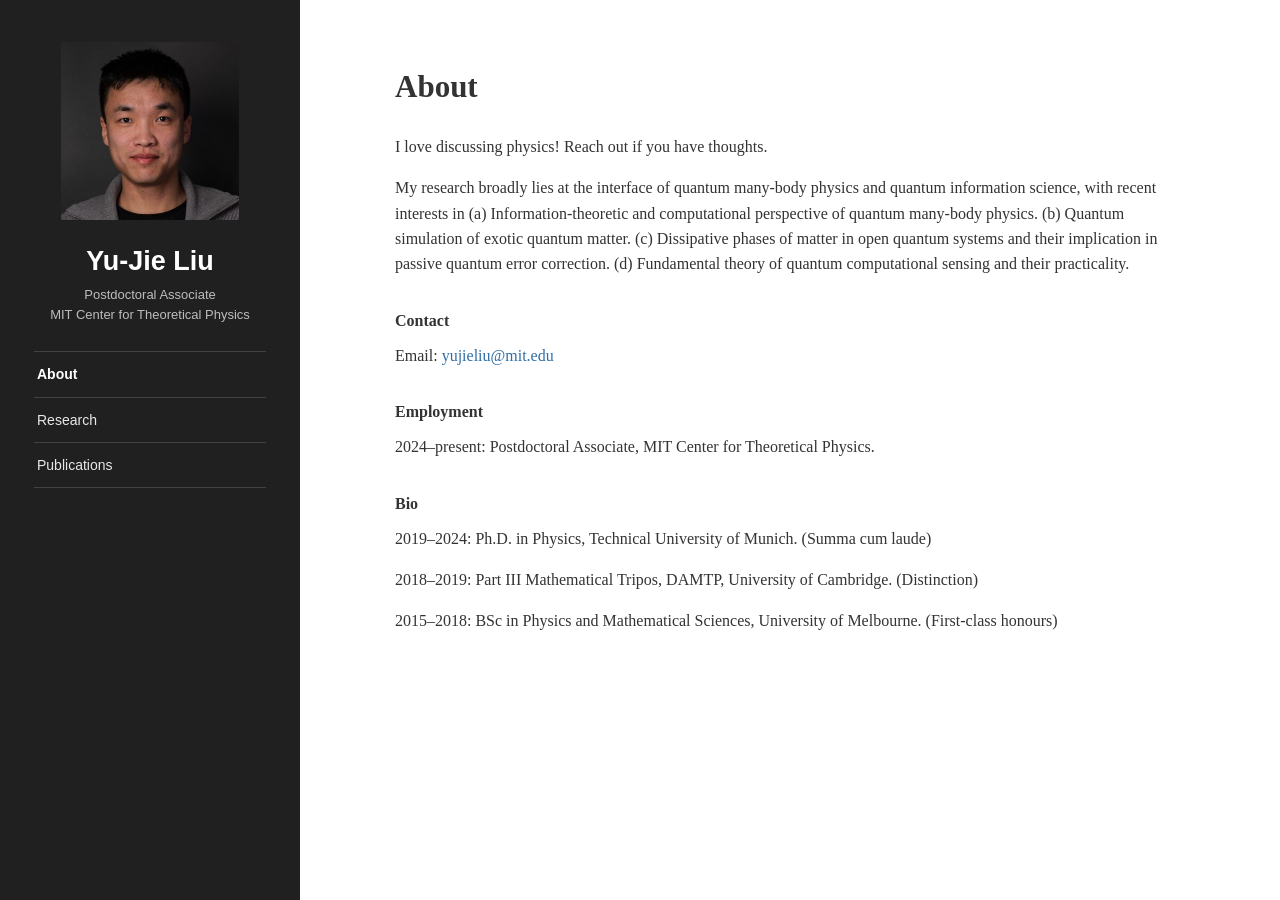
==== index.html @ 9a86e4a9 "Update index.html" ====
<!doctype html>
<html lang="en">
<head>
  <meta charset="utf-8">
  <meta name="viewport" content="width=device-width, initial-scale=1">
  <title>Yu-Jie Liu – About</title>
  <link rel="stylesheet" href="style.css">
</head>
<body>

<aside class="sidebar">
  <img class="profile-photo" src="profile.jpg" alt="Yu-Jie Liu">

  <div class="sidebar-name">Yu-Jie Liu</div>
  <p class="sidebar-subtitle">
    Postdoctoral Associate<br>
    MIT Center for Theoretical Physics
  </p>

  <ul class="sidebar-nav">
    <li><a href="index.html" class="active">About</a></li>
    <li><a href="research.html" class="">Research</a></li>
    <li><a href="publications.html" class="">Publications</a></li>
  </ul>

</aside>

<div class="main">
  <main class="content">
    <h1>About</h1>

    <p>
      I love discussing physics! Reach out if you have thoughts.
    </p>

    <p>
      My research broadly lies at the interface of quantum many-body physics
      and quantum information science, with recent interests in (a) Information-theoretic and computational perspective of quantum many-body physics. (b) Quantum simulation of exotic quantum matter.
      (c) Dissipative phases of matter in open quantum systems and their implication in passive quantum error correction.
(d) Fundamental theory of quantum computational sensing and their practicality.
    </p>

    <h4>Contact</h4>
    <p>Email: <a href="mailto:yujieliu@mit.edu">yujieliu@mit.edu</a></p>

    <h4>Employment</h4>
    <p>2024–present: Postdoctoral Associate, MIT Center for Theoretical Physics.</p>

    <h4>Bio</h4>
    <p>2019–2024: Ph.D. in Physics, Technical University of Munich. (Summa cum laude)</p>
    <p>2018–2019: Part III Mathematical Tripos, DAMTP, University of Cambridge. (Distinction)</p>
    <p>2015–2018: BSc in Physics and Mathematical Sciences, University of Melbourne. (First-class honours)</p>
  </main>
</div>

<script>
const input = document.getElementById('site-search-input');
if (input) {
  input.addEventListener('keydown', function(e) {
    if (e.key === 'Enter') {
      e.preventDefault();
      const q = input.value.trim().toLowerCase();
      if (!q) return;
      if (q.includes('research')) window.location.href = 'research.html';
      else if (q.includes('publication') || q.includes('paper')) window.location.href = 'publications.html';
      else if (q.includes('about') || q.includes('bio') || q.includes('contact')) window.location.href = 'index.html';
      else {
        const el = Array.from(document.querySelectorAll('main *')).find(
          x => x.children.length === 0 && x.textContent.toLowerCase().includes(q)
        );
        if (el) {
          el.scrollIntoView({behavior:'smooth', block:'center'});
        }
      }
    }
  });
}
</script>
</body></html>
---- style.css ----
:root{
  --sidebar: 300px;
  --sidebar-bg: #202020;
  --sidebar-text: #f3f3f3;
  --sidebar-muted: #bdbdbd;
  --main-text: #333;
  --link: #2f6fa7;
}

* { box-sizing: border-box; }

html, body {
  margin: 0;
  min-height: 100%;
}

body {
  color: var(--main-text);
  background: #fff;
  font-family: Georgia, "Times New Roman", Times, serif;
  font-size: 16px;
  line-height: 1.58;
}

/* Fixed dark left column */
.sidebar {
  position: fixed;
  inset: 0 auto 0 0;
  width: var(--sidebar);
  min-height: 100vh;
  background: var(--sidebar-bg);
  color: var(--sidebar-text);
  padding: 42px 34px 36px;
  overflow-y: auto;
}

.profile-photo {
  width: 178px;
  height: 178px;
  object-fit: cover;
  display: block;
  margin: 0 auto 25px;
  border-radius: 2px;
}

.sidebar-name {
  margin: 0 0 8px;
  color: #fff;
  font-family: Arial, Helvetica, sans-serif;
  font-size: 27px;
  line-height: 1.2;
  font-weight: 600;
  text-align: center;
}

.sidebar-subtitle {
  margin: 0 auto 27px;
  max-width: 220px;
  color: var(--sidebar-muted);
  font-family: Arial, Helvetica, sans-serif;
  font-size: 13px;
  line-height: 1.5;
  text-align: center;
}

.site-search {
  margin: 0 0 27px;
}

.site-search input {
  width: 100%;
  height: 34px;
  padding: 7px 10px;
  border: 1px solid #555;
  border-radius: 2px;
  outline: none;
  background: #2c2c2c;
  color: #eee;
  font-family: Arial, Helvetica, sans-serif;
  font-size: 13px;
}

.site-search input::placeholder {
  color: #aaa;
}

.site-search input:focus {
  border-color: #888;
}

.sidebar-nav {
  margin: 0;
  padding: 0;
  list-style: none;
  border-top: 1px solid #414141;
}

.sidebar-nav li {
  margin: 0;
  border-bottom: 1px solid #414141;
}

.sidebar-nav a {
  display: block;
  padding: 11px 3px;
  color: #e8e8e8;
  text-decoration: none;
  font-family: Arial, Helvetica, sans-serif;
  font-size: 14px;
}

.sidebar-nav a:hover,
.sidebar-nav a.active {
  color: #fff;
  font-weight: 600;
}

.sidebar-links {
  margin-top: 27px;
  color: #bbb;
  font-family: Arial, Helvetica, sans-serif;
  font-size: 12.5px;
  line-height: 1.7;
  text-align: center;
}

.sidebar-links a {
  color: #d7d7d7;
  text-decoration: none;
}

.sidebar-links a:hover {
  text-decoration: underline;
}

/* White content pane */
.main {
  margin-left: var(--sidebar);
  min-height: 100vh;
}

.content {
  width: min(790px, calc(100% - 88px));
  margin: 0 auto;
  padding: 68px 0 100px;
}

h1 {
  margin: 0 0 29px;
  font-size: 31px;
  line-height: 1.2;
  font-weight: 700;
}

h2 {
  margin: 38px 0 12px;
  font-size: 20px;
  line-height: 1.3;
}

h4 {
  margin: 31px 0 10px;
  font-size: 16px;
}

p {
  margin: 0 0 16px;
}

a {
  color: var(--link);
  text-decoration: none;
}

a:hover {
  text-decoration: underline;
}

ol, ul {
  padding-left: 25px;
}

li {
  margin-bottom: 10px;
}

.publications li {
  margin-bottom: 17px;
}

.paper-title {
  font-style: normal;
}

.muted {
  color: #666;
}

@media (max-width: 800px) {
  .sidebar {
    position: relative;
    width: 100%;
    min-height: auto;
    padding: 28px 24px 22px;
  }

  .profile-photo {
    width: 135px;
    height: 135px;
    margin-bottom: 18px;
  }

  .sidebar-subtitle {
    margin-bottom: 19px;
  }

  .site-search {
    max-width: 420px;
    margin: 0 auto 18px;
  }

  .sidebar-nav {
    max-width: 420px;
    margin: 0 auto;
  }

  .main {
    margin-left: 0;
  }

  .content {
    width: min(100% - 36px, 790px);
    padding-top: 39px;
  }
}
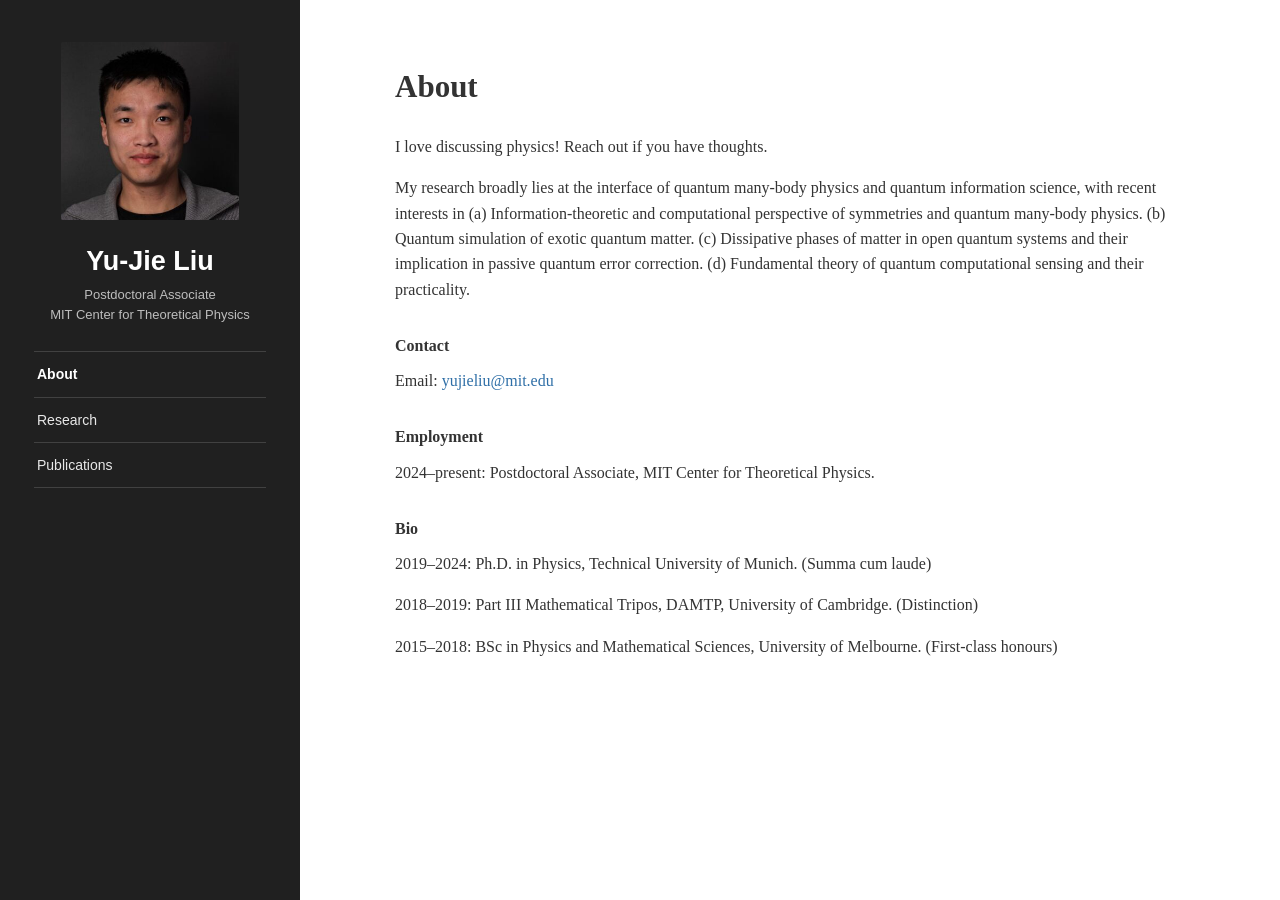
==== commit 17d4f2bd: "Update index.html" ====
--- a/index.html
+++ b/index.html
@@ -8,7 +8,7 @@
 </head>
 <body>
 
-<aside class="sidebar">
+<aside class="sidebar"> 
   <img class="profile-photo" src="profile.jpg" alt="Yu-Jie Liu">
 
   <div class="sidebar-name">Yu-Jie Liu</div>
@@ -35,7 +35,7 @@
 
     <p>
       My research broadly lies at the interface of quantum many-body physics
-      and quantum information science, with recent interests in (a) Information-theoretic and computational perspective of quantum many-body physics. (b) Quantum simulation of exotic quantum matter.
+      and quantum information science, with recent interests in (a) Information-theoretic and computational perspective of symmetries and quantum many-body physics. (b) Quantum simulation of exotic quantum matter.
       (c) Dissipative phases of matter in open quantum systems and their implication in passive quantum error correction.
 (d) Fundamental theory of quantum computational sensing and their practicality.
     </p>
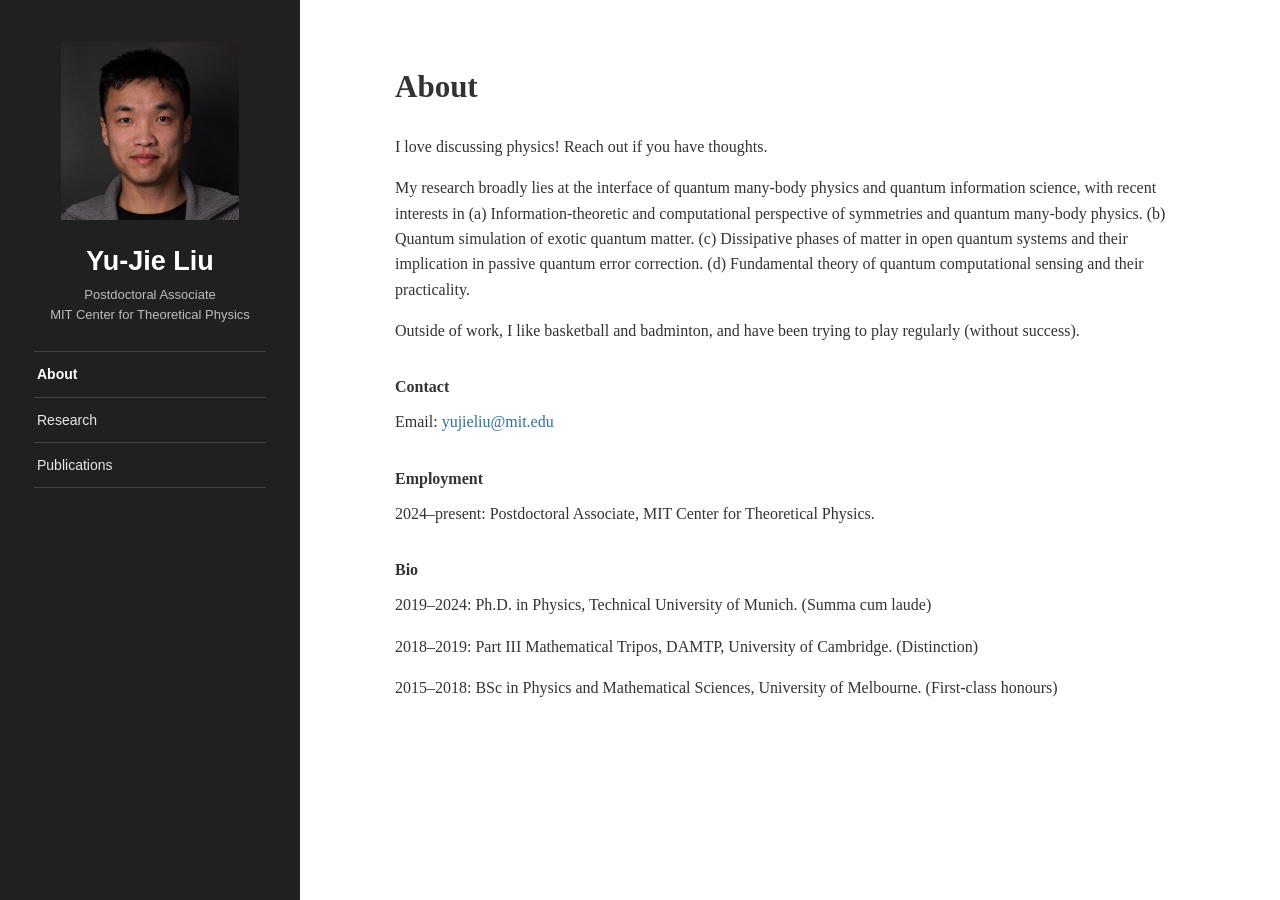
==== commit 2f7f4511: "Update index.html" ====
--- a/index.html
+++ b/index.html
@@ -1,6 +1,16 @@
 <!doctype html>
 <html lang="en">
 <head>
+  <!-- Google tag (gtag.js) -->
+  <script async src="https://www.googletagmanager.com/gtag/js?id=G-WERB67WK6W"></script>
+  <script>
+    window.dataLayer = window.dataLayer || [];
+    function gtag(){dataLayer.push(arguments);}
+    gtag('js', new Date());
+  
+    gtag('config', 'G-WERB67WK6W');
+  </script>
+  
   <meta charset="utf-8">
   <meta name="viewport" content="width=device-width, initial-scale=1">
   <title>Yu-Jie Liu – About</title>
@@ -40,6 +50,10 @@
 (d) Fundamental theory of quantum computational sensing and their practicality.
     </p>
 
+    <p>
+      Outside of work, I like basketball and badminton, and have been trying to play regularly (without success).
+    </p>
+
     <h4>Contact</h4>
     <p>Email: <a href="mailto:yujieliu@mit.edu">yujieliu@mit.edu</a></p>
 
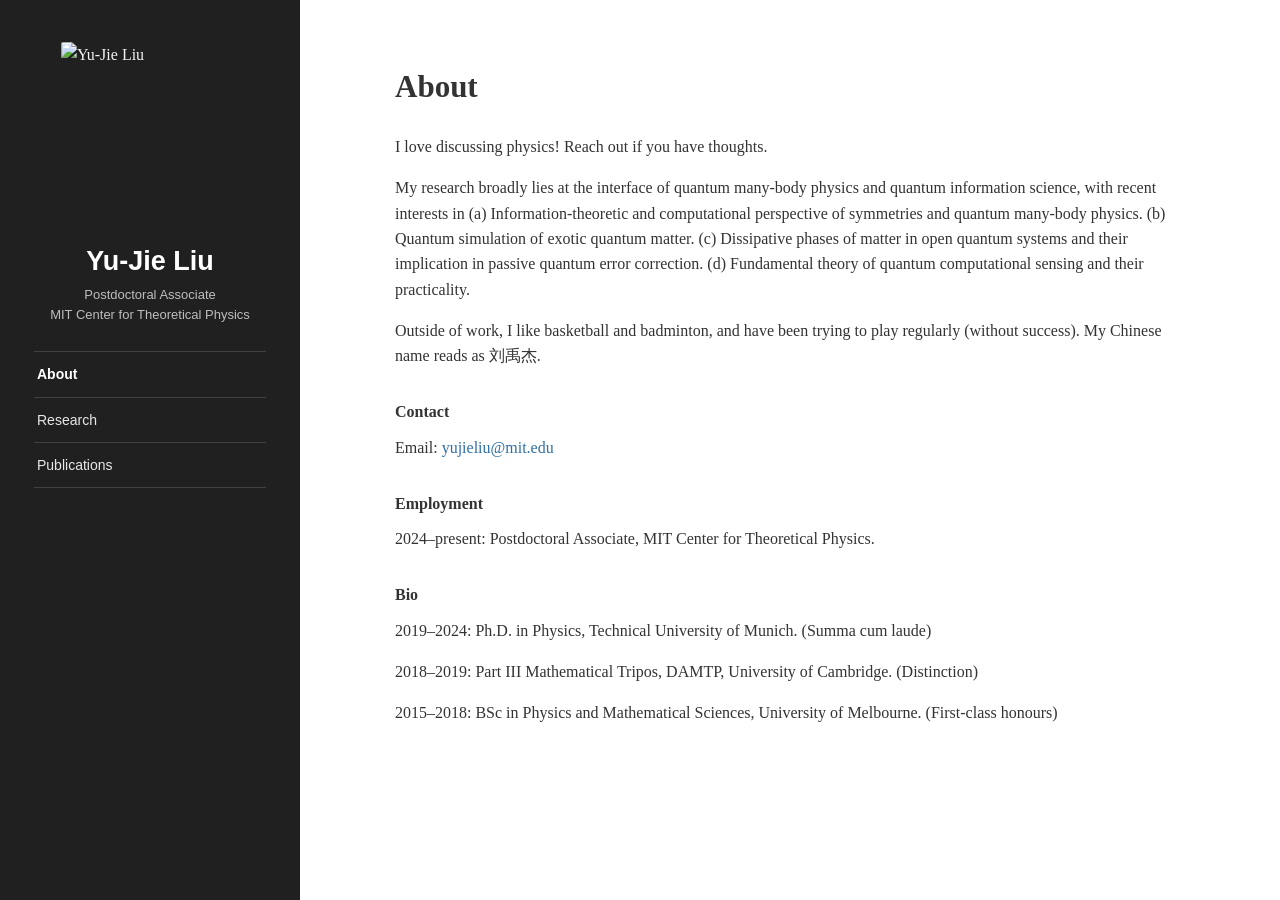
==== commit cc0a6b40: "Update index.html" ====
--- a/index.html
+++ b/index.html
@@ -51,7 +51,7 @@
     </p>
 
     <p>
-      Outside of work, I like basketball and badminton, and have been trying to play regularly (without success).
+      Outside of work, I like basketball and badminton, and have been trying to play regularly (without success). My Chinese name reads as 刘禹杰.
     </p>
 
     <h4>Contact</h4>
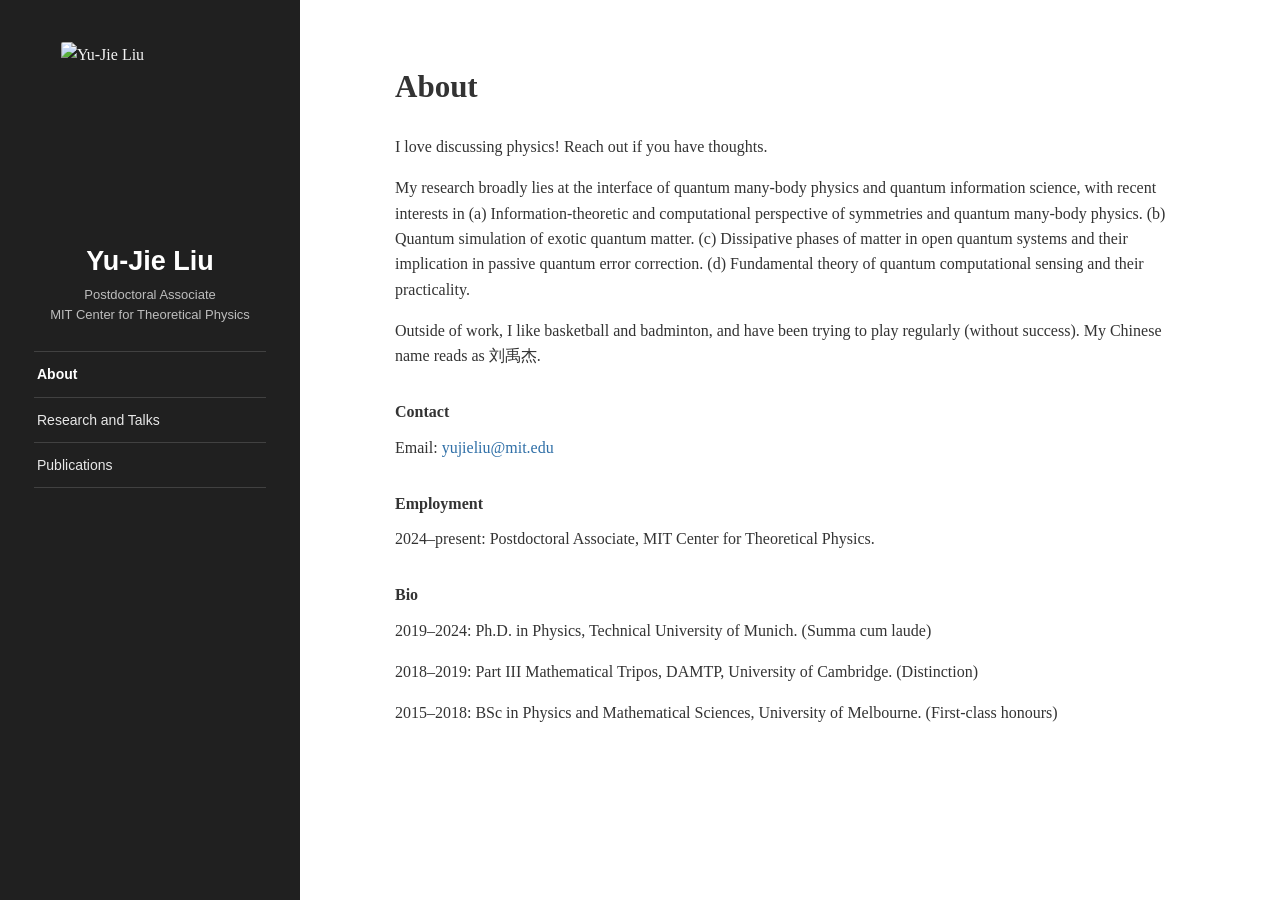
==== commit 34fa612a: "Update index.html" ====
--- a/index.html
+++ b/index.html
@@ -29,7 +29,7 @@
 
   <ul class="sidebar-nav">
     <li><a href="index.html" class="active">About</a></li>
-    <li><a href="research.html" class="">Research</a></li>
+    <li><a href="research.html" class="">Research and Talks</a></li>
     <li><a href="publications.html" class="">Publications</a></li>
   </ul>
 
